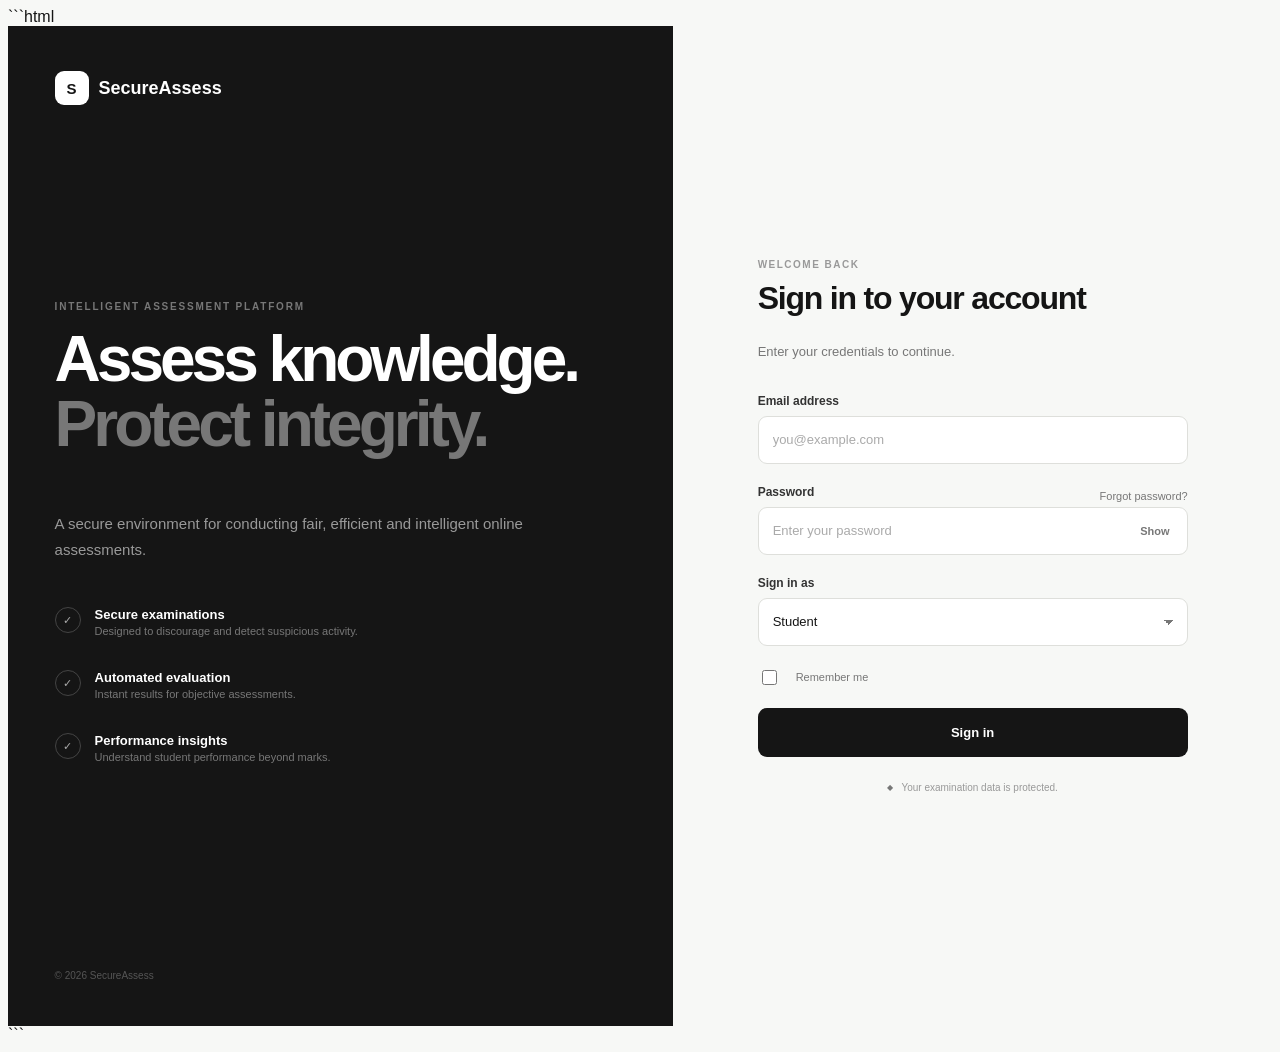
==== SecureAssess/frontend/login.html @ c0ce17d4 "some" ====
```html
<!DOCTYPE html>
<html lang="en">

<head>
    <meta charset="UTF-8">
    <meta name="viewport" content="width=device-width, initial-scale=1.0">

    <title>Login | SecureAssess</title>

    <link rel="stylesheet" href="css/login.css">
</head>

<body>

    <main class="login-page">

        <!-- LEFT SIDE -->
        <section class="login-info">

            <a href="index.html" class="brand">
                <span class="brand-icon">S</span>
                <span>SecureAssess</span>
            </a>

            <div class="info-content">

                <span class="eyebrow">
                    INTELLIGENT ASSESSMENT PLATFORM
                </span>

                <h1>
                    Assess knowledge.
                    <span>Protect integrity.</span>
                </h1>

                <p>
                    A secure environment for conducting fair,
                    efficient and intelligent online assessments.
                </p>

                <div class="security-points">

                    <div class="security-point">
                        <div class="point-icon">✓</div>
                        <div>
                            <strong>Secure examinations</strong>
                            <p>Designed to discourage and detect suspicious activity.</p>
                        </div>
                    </div>

                    <div class="security-point">
                        <div class="point-icon">✓</div>
                        <div>
                            <strong>Automated evaluation</strong>
                            <p>Instant results for objective assessments.</p>
                        </div>
                    </div>

                    <div class="security-point">
                        <div class="point-icon">✓</div>
                        <div>
                            <strong>Performance insights</strong>
                            <p>Understand student performance beyond marks.</p>
                        </div>
                    </div>

                </div>

            </div>

            <div class="login-footer-text">
                © 2026 SecureAssess
            </div>

        </section>


        <!-- RIGHT SIDE -->
        <section class="login-container">

            <div class="login-card">

                <div class="mobile-brand">
                    <span class="brand-icon">S</span>
                    <span>SecureAssess</span>
                </div>

                <div class="login-heading">

                    <span class="small-label">
                        WELCOME BACK
                    </span>

                    <h2>
                        Sign in to your account
                    </h2>

                    <p>
                        Enter your credentials to continue.
                    </p>

                </div>


                <!-- LOGIN FORM -->

                <form id="loginForm">

                    <!-- EMAIL -->

                    <div class="form-group">

                        <label for="email">
                            Email address
                        </label>

                        <input
                            type="email"
                            id="email"
                            name="email"
                            placeholder="you@example.com"
                            autocomplete="email"
                            required
                        >

                    </div>


                    <!-- PASSWORD -->

                    <div class="form-group">

                        <div class="label-row">

                            <label for="password">
                                Password
                            </label>

                            <a href="#" id="forgotPassword">
                                Forgot password?
                            </a>

                        </div>

                        <div class="password-wrapper">

                            <input
                                type="password"
                                id="password"
                                name="password"
                                placeholder="Enter your password"
                                autocomplete="current-password"
                                required
                            >

                            <button
                                type="button"
                                id="togglePassword"
                                class="password-toggle"
                                aria-label="Show password"
                            >
                                Show
                            </button>

                        </div>

                    </div>


                    <!-- ROLE -->

                    <div class="form-group">

                        <label for="role">
                            Sign in as
                        </label>

                        <select id="role" name="role">

                            <option value="STUDENT">
                                Student
                            </option>

                            <option value="TEACHER">
                                Teacher
                            </option>

                        </select>

                    </div>


                    <!-- REMEMBER -->

                    <div class="remember-row">

                        <label class="checkbox-container">

                            <input
                                type="checkbox"
                                id="rememberMe"
                            >

                            <span class="checkmark"></span>

                            Remember me

                        </label>

                    </div>


                    <!-- ERROR MESSAGE -->

                    <div
                        id="loginMessage"
                        class="login-message"
                        role="alert"
                    ></div>


                    <!-- LOGIN BUTTON -->

                    <button
                        type="submit"
                        class="login-button"
                        id="loginButton"
                    >
                        <span id="buttonText">
                            Sign in
                        </span>

                        <span
                            id="buttonLoader"
                            class="loader"
                        ></span>

                    </button>

                </form>


                <div class="login-note">

                    <span class="shield-icon">◆</span>

                    <span>
                        Your examination data is protected.
                    </span>

                </div>

            </div>

        </section>

    </main>


    <script src="js/login.js"></script>

</body>
</html>
```
---- SecureAssess/frontend/css/login.css ----
css
/* =========================
   RESET
========================= */

* {
    margin: 0;
    padding: 0;
    box-sizing: border-box;
}

html,
body {
    min-height: 100%;
}

body {
    font-family: Inter, -apple-system, BlinkMacSystemFont,
        "Segoe UI", sans-serif;

    background: #f7f8f6;
    color: #151515;
}


/* =========================
   PAGE
========================= */

.login-page {
    min-height: 100vh;

    display: grid;
    grid-template-columns: 1fr 0.9fr;
}


/* =========================
   LEFT SIDE
========================= */

.login-info {
    background: #151515;
    color: white;

    padding: 45px 7%;

    display: flex;
    flex-direction: column;

    position: relative;
}

.brand {
    display: flex;
    align-items: center;
    gap: 10px;

    color: white;
    text-decoration: none;

    font-size: 18px;
    font-weight: 700;
}

.brand-icon {
    width: 34px;
    height: 34px;

    display: flex;
    align-items: center;
    justify-content: center;

    border-radius: 9px;

    background: white;
    color: #151515;

    font-size: 15px;
    font-weight: 800;
}

.info-content {
    max-width: 570px;

    margin: auto 0;
}

.eyebrow {
    color: #777;

    font-size: 10px;
    font-weight: 700;

    letter-spacing: 1.8px;
}

.info-content h1 {
    margin-top: 15px;

    font-size: clamp(45px, 5vw, 72px);

    line-height: 1.03;

    letter-spacing: -4px;
}

.info-content h1 span {
    display: block;

    color: #777;
}

.info-content > p {
    max-width: 480px;

    margin-top: 25px;

    color: #999;

    font-size: 15px;

    line-height: 1.7;
}


/* =========================
   SECURITY POINTS
========================= */

.security-points {
    margin-top: 45px;

    display: flex;
    flex-direction: column;

    gap: 22px;
}

.security-point {
    display: flex;

    gap: 14px;

    align-items: flex-start;
}

.point-icon {
    width: 24px;
    height: 24px;

    flex-shrink: 0;

    display: flex;
    align-items: center;
    justify-content: center;

    border: 1px solid #444;

    border-radius: 50%;

    color: #aaa;

    font-size: 11px;
}

.security-point strong {
    display: block;

    font-size: 13px;
    font-weight: 600;
}

.security-point p {
    margin-top: 3px;

    color: #777;

    font-size: 11px;
}


/* =========================
   FOOTER
========================= */

.login-footer-text {
    color: #555;

    font-size: 10px;
}


/* =========================
   RIGHT SIDE
========================= */

.login-container {
    min-height: 100vh;

    display: flex;
    align-items: center;
    justify-content: center;

    padding: 50px;
}


/* =========================
   LOGIN CARD
========================= */

.login-card {
    width: 100%;
    max-width: 430px;
}

.mobile-brand {
    display: none;
}

.login-heading {
    margin-bottom: 35px;
}

.small-label {
    color: #999;

    font-size: 10px;
    font-weight: 700;

    letter-spacing: 1.5px;
}

.login-heading h2 {
    margin-top: 10px;

    font-size: 32px;

    line-height: 1.15;

    letter-spacing: -1.2px;
}

.login-heading p {
    margin-top: 9px;

    color: #777;

    font-size: 13px;
}


/* =========================
   FORM
========================= */

.form-group {
    margin-bottom: 21px;
}

.form-group label {
    display: block;

    margin-bottom: 8px;

    color: #333;

    font-size: 12px;
    font-weight: 600;
}

.label-row {
    display: flex;
    align-items: center;
    justify-content: space-between;
}

.label-row a {
    color: #777;

    font-size: 11px;

    text-decoration: none;
}

.label-row a:hover {
    color: #151515;
    text-decoration: underline;
}


/* =========================
   INPUTS
========================= */

input,
select {
    width: 100%;

    height: 48px;

    padding: 0 14px;

    border: 1px solid #dedfdb;

    border-radius: 9px;

    background: white;

    color: #151515;

    outline: none;

    font-family: inherit;
    font-size: 13px;

    transition: 0.2s ease;
}

input::placeholder {
    color: #aaa;
}

input:focus,
select:focus {
    border-color: #888;

    box-shadow: 0 0 0 3px rgba(0, 0, 0, 0.04);
}


/* =========================
   PASSWORD
========================= */

.password-wrapper {
    position: relative;
}

.password-wrapper input {
    padding-right: 65px;
}

.password-toggle {
    position: absolute;

    right: 12px;
    top: 50%;

    transform: translateY(-50%);

    border: none;

    background: transparent;

    color: #777;

    cursor: pointer;

    font-family: inherit;
    font-size: 11px;
    font-weight: 600;
}

.password-toggle:hover {
    color: #151515;
}


/* =========================
   SELECT
========================= */

select {
    cursor: pointer;

    appearance: none;

    background-image:
        linear-gradient(45deg, transparent 50%, #777 50%),
        linear-gradient(135deg, #777 50%, transparent 50%);

    background-position:
        calc(100% - 18px) 21px,
        calc(100% - 13px) 21px;

    background-size:
        5px 5px,
        5px 5px;

    background-repeat: no-repeat;
}


/* =========================
   REMEMBER ME
========================= */

.remember-row {
    margin: 5px 0 20px;
}

.checkbox-container {
    display: flex !important;

    align-items: center;

    gap: 8px;

    color: #777 !important;

    font-size: 11px !important;

    font-weight: 400 !important;

    cursor: pointer;
}

.checkbox-container input {
    width: 15px;
    height: 15px;

    cursor: pointer;

    accent-color: #151515;
}


/* =========================
   LOGIN MESSAGE
========================= */

.login-message {
    display: none;

    padding: 10px 12px;

    margin-bottom: 15px;

    border-radius: 8px;

    background: #f3f3f1;

    color: #555;

    font-size: 11px;
}

.login-message.show {
    display: block;
}

.login-message.error {
    background: #f7eeee;
    color: #9b5555;
}

.login-message.success {
    background: #eef5ef;
    color: #54735b;
}


/* =========================
   LOGIN BUTTON
========================= */

.login-button {
    width: 100%;
    height: 49px;

    border: none;

    border-radius: 9px;

    background: #151515;
    color: white;

    cursor: pointer;

    font-family: inherit;
    font-size: 13px;
    font-weight: 600;

    display: flex;
    align-items: center;
    justify-content: center;

    transition: 0.2s ease;
}

.login-button:hover {
    transform: translateY(-1px);

    background: #252525;
}

.login-button:disabled {
    cursor: not-allowed;

    opacity: 0.7;

    transform: none;
}


/* =========================
   LOADER
========================= */

.loader {
    display: none;

    width: 16px;
    height: 16px;

    margin-left: 8px;

    border: 2px solid #777;

    border-top-color: white;

    border-radius: 50%;

    animation: spin 0.7s linear infinite;
}

.loader.show {
    display: inline-block;
}

@keyframes spin {

    to {
        transform: rotate(360deg);
    }

}


/* =========================
   SECURITY NOTE
========================= */

.login-note {
    margin-top: 25px;

    display: flex;
    align-items: center;
    justify-content: center;

    gap: 8px;

    color: #999;

    font-size: 10px;
}

.shield-icon {
    color: #777;

    font-size: 8px;
}


/* =========================
   RESPONSIVE
========================= */

@media (max-width: 900px) {

    .login-page {
        grid-template-columns: 1fr;
    }

    .login-info {
        display: none;
    }

    .login-container {
        min-height: 100vh;

        padding: 35px 25px;
    }

    .mobile-brand {
        display: flex;

        align-items: center;

        justify-content: center;

        gap: 10px;

        margin-bottom: 55px;

        font-size: 18px;
        font-weight: 700;
    }

    .mobile-brand .brand-icon {
        background: #151515;
        color: white;
    }

}


@media (max-width: 480px) {

    .login-container {
        padding: 25px 20px;
    }

    .mobile-brand {
        margin-bottom: 40px;
    }

    .login-heading h2 {
        font-size: 28px;
    }

}
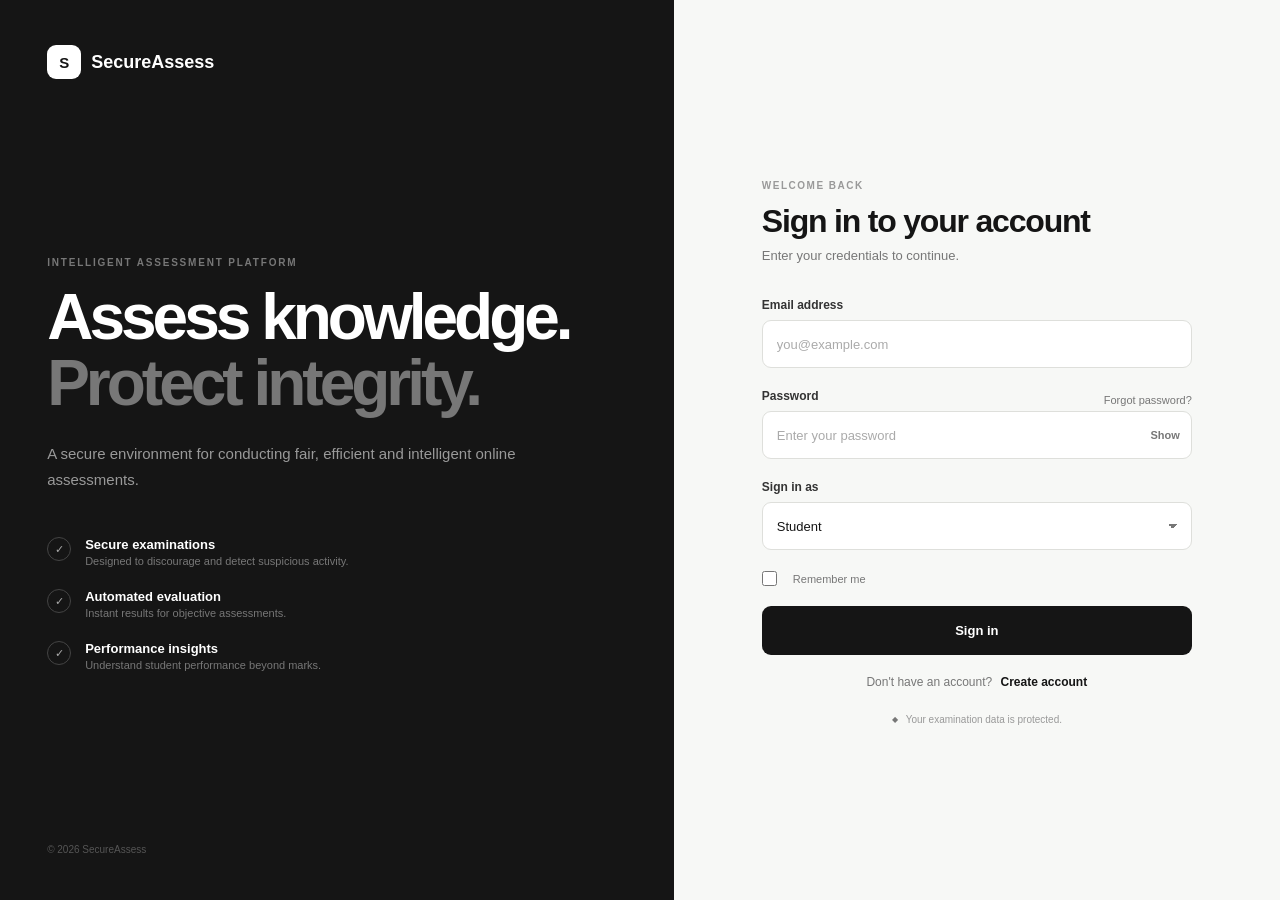
==== commit f0656d50: "Update SecureAssess frontend and backend" ====
--- a/SecureAssess/frontend/login.html
+++ b/SecureAssess/frontend/login.html
@@ -1,265 +1,502 @@
-```html
 <!DOCTYPE html>
 <html lang="en">
 
 <head>
+
     <meta charset="UTF-8">
-    <meta name="viewport" content="width=device-width, initial-scale=1.0">
+
+    <meta
+        name="viewport"
+        content="width=device-width, initial-scale=1.0"
+    >
 
     <title>Login | SecureAssess</title>
 
-    <link rel="stylesheet" href="css/login.css">
+    <link
+        rel="stylesheet"
+        href="css/login.css"
+    >
+
+    <style>
+
+        /* ========================================
+           REGISTER LINK
+        ======================================== */
+
+        .register-link {
+            text-align: center;
+            margin-top: 20px;
+            font-size: 12px;
+            color: #777;
+        }
+
+        .register-link a {
+            color: #151515;
+            font-weight: 700;
+            text-decoration: none;
+            margin-left: 5px;
+        }
+
+        .register-link a:hover {
+            text-decoration: underline;
+        }
+
+    </style>
+
 </head>
 
+
 <body>
 
-    <main class="login-page">
-
-        <!-- LEFT SIDE -->
-        <section class="login-info">
-
-            <a href="index.html" class="brand">
-                <span class="brand-icon">S</span>
-                <span>SecureAssess</span>
-            </a>
-
-            <div class="info-content">
-
-                <span class="eyebrow">
-                    INTELLIGENT ASSESSMENT PLATFORM
-                </span>
-
-                <h1>
-                    Assess knowledge.
-                    <span>Protect integrity.</span>
-                </h1>
+
+<main class="login-page">
+
+
+    <!-- ========================================
+         LEFT SIDE
+    ======================================== -->
+
+    <section class="login-info">
+
+
+        <a
+            href="index.html"
+            class="brand"
+        >
+
+            <span class="brand-icon">
+                S
+            </span>
+
+            <span>
+                SecureAssess
+            </span>
+
+        </a>
+
+
+        <div class="info-content">
+
+
+            <span class="eyebrow">
+                INTELLIGENT ASSESSMENT PLATFORM
+            </span>
+
+
+            <h1>
+
+                Assess knowledge.
+
+                <span>
+                    Protect integrity.
+                </span>
+
+            </h1>
+
+
+            <p>
+
+                A secure environment for conducting fair,
+                efficient and intelligent online assessments.
+
+            </p>
+
+
+            <div class="security-points">
+
+
+                <div class="security-point">
+
+                    <div class="point-icon">
+                        ✓
+                    </div>
+
+                    <div>
+
+                        <strong>
+                            Secure examinations
+                        </strong>
+
+                        <p>
+                            Designed to discourage and detect suspicious activity.
+                        </p>
+
+                    </div>
+
+                </div>
+
+
+                <div class="security-point">
+
+                    <div class="point-icon">
+                        ✓
+                    </div>
+
+                    <div>
+
+                        <strong>
+                            Automated evaluation
+                        </strong>
+
+                        <p>
+                            Instant results for objective assessments.
+                        </p>
+
+                    </div>
+
+                </div>
+
+
+                <div class="security-point">
+
+                    <div class="point-icon">
+                        ✓
+                    </div>
+
+                    <div>
+
+                        <strong>
+                            Performance insights
+                        </strong>
+
+                        <p>
+                            Understand student performance beyond marks.
+                        </p>
+
+                    </div>
+
+                </div>
+
+
+            </div>
+
+
+        </div>
+
+
+        <div class="login-footer-text">
+
+            © 2026 SecureAssess
+
+        </div>
+
+
+    </section>
+
+
+
+    <!-- ========================================
+         RIGHT SIDE
+    ======================================== -->
+
+    <section class="login-container">
+
+
+        <div class="login-card">
+
+
+            <!-- MOBILE BRAND -->
+
+            <div class="mobile-brand">
+
+                <span class="brand-icon">
+                    S
+                </span>
+
+                <span>
+                    SecureAssess
+                </span>
+
+            </div>
+
+
+
+            <!-- LOGIN HEADING -->
+
+            <div class="login-heading">
+
+
+                <span class="small-label">
+
+                    WELCOME BACK
+
+                </span>
+
+
+                <h2>
+
+                    Sign in to your account
+
+                </h2>
+
 
                 <p>
-                    A secure environment for conducting fair,
-                    efficient and intelligent online assessments.
+
+                    Enter your credentials to continue.
+
                 </p>
 
-                <div class="security-points">
-
-                    <div class="security-point">
-                        <div class="point-icon">✓</div>
-                        <div>
-                            <strong>Secure examinations</strong>
-                            <p>Designed to discourage and detect suspicious activity.</p>
-                        </div>
-                    </div>
-
-                    <div class="security-point">
-                        <div class="point-icon">✓</div>
-                        <div>
-                            <strong>Automated evaluation</strong>
-                            <p>Instant results for objective assessments.</p>
-                        </div>
-                    </div>
-
-                    <div class="security-point">
-                        <div class="point-icon">✓</div>
-                        <div>
-                            <strong>Performance insights</strong>
-                            <p>Understand student performance beyond marks.</p>
-                        </div>
-                    </div>
-
-                </div>
 
             </div>
 
-            <div class="login-footer-text">
-                © 2026 SecureAssess
-            </div>
-
-        </section>
-
-
-        <!-- RIGHT SIDE -->
-        <section class="login-container">
-
-            <div class="login-card">
-
-                <div class="mobile-brand">
-                    <span class="brand-icon">S</span>
-                    <span>SecureAssess</span>
-                </div>
-
-                <div class="login-heading">
-
-                    <span class="small-label">
-                        WELCOME BACK
-                    </span>
-
-                    <h2>
-                        Sign in to your account
-                    </h2>
-
-                    <p>
-                        Enter your credentials to continue.
-                    </p>
-
-                </div>
-
-
-                <!-- LOGIN FORM -->
-
-                <form id="loginForm">
-
-                    <!-- EMAIL -->
-
-                    <div class="form-group">
-
-                        <label for="email">
-                            Email address
+
+
+            <!-- ========================================
+                 LOGIN FORM
+            ======================================== -->
+
+            <form id="loginForm">
+
+
+                <!-- EMAIL -->
+
+                <div class="form-group">
+
+
+                    <label for="email">
+
+                        Email address
+
+                    </label>
+
+
+                    <input
+                        type="email"
+                        id="email"
+                        name="email"
+                        placeholder="you@example.com"
+                        autocomplete="email"
+                        required
+                    >
+
+
+                </div>
+
+
+
+                <!-- PASSWORD -->
+
+                <div class="form-group">
+
+
+                    <div class="label-row">
+
+
+                        <label for="password">
+
+                            Password
+
                         </label>
 
+
+                        <a
+                            href="#"
+                            id="forgotPassword"
+                        >
+
+                            Forgot password?
+
+                        </a>
+
+
+                    </div>
+
+
+                    <div class="password-wrapper">
+
+
                         <input
-                            type="email"
-                            id="email"
-                            name="email"
-                            placeholder="you@example.com"
-                            autocomplete="email"
+                            type="password"
+                            id="password"
+                            name="password"
+                            placeholder="Enter your password"
+                            autocomplete="current-password"
                             required
                         >
 
-                    </div>
-
-
-                    <!-- PASSWORD -->
-
-                    <div class="form-group">
-
-                        <div class="label-row">
-
-                            <label for="password">
-                                Password
-                            </label>
-
-                            <a href="#" id="forgotPassword">
-                                Forgot password?
-                            </a>
-
-                        </div>
-
-                        <div class="password-wrapper">
-
-                            <input
-                                type="password"
-                                id="password"
-                                name="password"
-                                placeholder="Enter your password"
-                                autocomplete="current-password"
-                                required
-                            >
-
-                            <button
-                                type="button"
-                                id="togglePassword"
-                                class="password-toggle"
-                                aria-label="Show password"
-                            >
-                                Show
-                            </button>
-
-                        </div>
-
-                    </div>
-
-
-                    <!-- ROLE -->
-
-                    <div class="form-group">
-
-                        <label for="role">
-                            Sign in as
-                        </label>
-
-                        <select id="role" name="role">
-
-                            <option value="STUDENT">
-                                Student
-                            </option>
-
-                            <option value="TEACHER">
-                                Teacher
-                            </option>
-
-                        </select>
-
-                    </div>
-
-
-                    <!-- REMEMBER -->
-
-                    <div class="remember-row">
-
-                        <label class="checkbox-container">
-
-                            <input
-                                type="checkbox"
-                                id="rememberMe"
-                            >
-
-                            <span class="checkmark"></span>
-
-                            Remember me
-
-                        </label>
-
-                    </div>
-
-
-                    <!-- ERROR MESSAGE -->
-
-                    <div
-                        id="loginMessage"
-                        class="login-message"
-                        role="alert"
-                    ></div>
-
-
-                    <!-- LOGIN BUTTON -->
-
-                    <button
-                        type="submit"
-                        class="login-button"
-                        id="loginButton"
+
+                        <button
+                            type="button"
+                            id="togglePassword"
+                            class="password-toggle"
+                            aria-label="Show password"
+                        >
+
+                            Show
+
+                        </button>
+
+
+                    </div>
+
+
+                </div>
+
+
+
+                <!-- ROLE -->
+
+                <div class="form-group">
+
+
+                    <label for="role">
+
+                        Sign in as
+
+                    </label>
+
+
+                    <select
+                        id="role"
+                        name="role"
                     >
-                        <span id="buttonText">
-                            Sign in
-                        </span>
-
-                        <span
-                            id="buttonLoader"
-                            class="loader"
-                        ></span>
-
-                    </button>
-
-                </form>
-
-
-                <div class="login-note">
-
-                    <span class="shield-icon">◆</span>
-
-                    <span>
-                        Your examination data is protected.
+
+
+                        <option value="STUDENT">
+
+                            Student
+
+                        </option>
+
+
+                        <option value="TEACHER">
+
+                            Teacher
+
+                        </option>
+
+
+                    </select>
+
+
+                </div>
+
+
+
+                <!-- REMEMBER ME -->
+
+                <div class="remember-row">
+
+
+                    <label class="checkbox-container">
+
+
+                        <input
+                            type="checkbox"
+                            id="rememberMe"
+                        >
+
+
+                        <span class="checkmark"></span>
+
+
+                        Remember me
+
+
+                    </label>
+
+
+                </div>
+
+
+
+                <!-- LOGIN MESSAGE -->
+
+                <div
+                    id="loginMessage"
+                    class="login-message"
+                    role="alert"
+                ></div>
+
+
+
+                <!-- LOGIN BUTTON -->
+
+                <button
+                    type="submit"
+                    class="login-button"
+                    id="loginButton"
+                >
+
+
+                    <span id="buttonText">
+
+                        Sign in
+
                     </span>
 
-                </div>
+
+                    <span
+                        id="buttonLoader"
+                        class="loader"
+                    ></span>
+
+
+                </button>
+
+
+            </form>
+
+
+
+            <!-- ========================================
+                 REGISTER LINK
+            ======================================== -->
+
+            <div class="register-link">
+
+                <span>
+                    Don't have an account?
+                </span>
+
+
+                <a href="register.html">
+
+                    Create account
+
+                </a>
 
             </div>
 
-        </section>
-
-    </main>
-
-
-    <script src="js/login.js"></script>
+
+
+            <!-- ========================================
+                 SECURITY NOTE
+            ======================================== -->
+
+            <div class="login-note">
+
+
+                <span class="shield-icon">
+
+                    ◆
+
+                </span>
+
+
+                <span>
+
+                    Your examination data is protected.
+
+                </span>
+
+
+            </div>
+
+
+        </div>
+
+
+    </section>
+
+
+</main>
+
+
+
+<script src="js/login.js"></script>
+
 
 </body>
-</html>
-```
+
+</html>
--- a/SecureAssess/frontend/css/login.css
+++ b/SecureAssess/frontend/css/login.css
@@ -1,4 +1,3 @@
-css
 /* =========================
    RESET
 ========================= */
@@ -272,7 +271,9 @@
 
 .label-row {
     display: flex;
-    align-items: center;
+
+    align-items: center;
+
     justify-content: space-between;
 }
 
@@ -286,6 +287,7 @@
 
 .label-row a:hover {
     color: #151515;
+
     text-decoration: underline;
 }
 
@@ -313,6 +315,7 @@
     outline: none;
 
     font-family: inherit;
+
     font-size: 13px;
 
     transition: 0.2s ease;
@@ -326,7 +329,8 @@
 select:focus {
     border-color: #888;
 
-    box-shadow: 0 0 0 3px rgba(0, 0, 0, 0.04);
+    box-shadow:
+        0 0 0 3px rgba(0, 0, 0, 0.04);
 }
 
 
@@ -346,6 +350,7 @@
     position: absolute;
 
     right: 12px;
+
     top: 50%;
 
     transform: translateY(-50%);
@@ -359,7 +364,9 @@
     cursor: pointer;
 
     font-family: inherit;
+
     font-size: 11px;
+
     font-weight: 600;
 }
 
@@ -378,8 +385,16 @@
     appearance: none;
 
     background-image:
-        linear-gradient(45deg, transparent 50%, #777 50%),
-        linear-gradient(135deg, #777 50%, transparent 50%);
+        linear-gradient(
+            45deg,
+            transparent 50%,
+            #777 50%
+        ),
+        linear-gradient(
+            135deg,
+            #777 50%,
+            transparent 50%
+        );
 
     background-position:
         calc(100% - 18px) 21px,
@@ -419,6 +434,7 @@
 
 .checkbox-container input {
     width: 15px;
+
     height: 15px;
 
     cursor: pointer;
@@ -453,12 +469,20 @@
 
 .login-message.error {
     background: #f7eeee;
+
     color: #9b5555;
 }
 
 .login-message.success {
     background: #eef5ef;
+
     color: #54735b;
+}
+
+.login-message.info {
+    background: #f1f1ef;
+
+    color: #666;
 }
 
 
@@ -468,6 +492,7 @@
 
 .login-button {
     width: 100%;
+
     height: 49px;
 
     border: none;
@@ -475,16 +500,21 @@
     border-radius: 9px;
 
     background: #151515;
+
     color: white;
 
     cursor: pointer;
 
     font-family: inherit;
+
     font-size: 13px;
+
     font-weight: 600;
 
     display: flex;
-    align-items: center;
+
+    align-items: center;
+
     justify-content: center;
 
     transition: 0.2s ease;
@@ -513,6 +543,7 @@
     display: none;
 
     width: 16px;
+
     height: 16px;
 
     margin-left: 8px;
@@ -540,6 +571,39 @@
 
 
 /* =========================
+   REGISTER LINK
+========================= */
+
+.register-link {
+    text-align: center;
+
+    margin-top: 20px;
+
+    color: #777;
+
+    font-size: 12px;
+}
+
+.register-link a {
+    color: #151515;
+
+    font-weight: 700;
+
+    text-decoration: none;
+
+    margin-left: 5px;
+
+    transition: 0.2s ease;
+}
+
+.register-link a:hover {
+    color: #555;
+
+    text-decoration: underline;
+}
+
+
+/* =========================
    SECURITY NOTE
 ========================= */
 
@@ -547,7 +611,9 @@
     margin-top: 25px;
 
     display: flex;
-    align-items: center;
+
+    align-items: center;
+
     justify-content: center;
 
     gap: 8px;
@@ -596,11 +662,13 @@
         margin-bottom: 55px;
 
         font-size: 18px;
+
         font-weight: 700;
     }
 
     .mobile-brand .brand-icon {
         background: #151515;
+
         color: white;
     }
 
@@ -621,5 +689,8 @@
         font-size: 28px;
     }
 
-}
-
+    .register-link {
+        font-size: 11px;
+    }
+
+}
